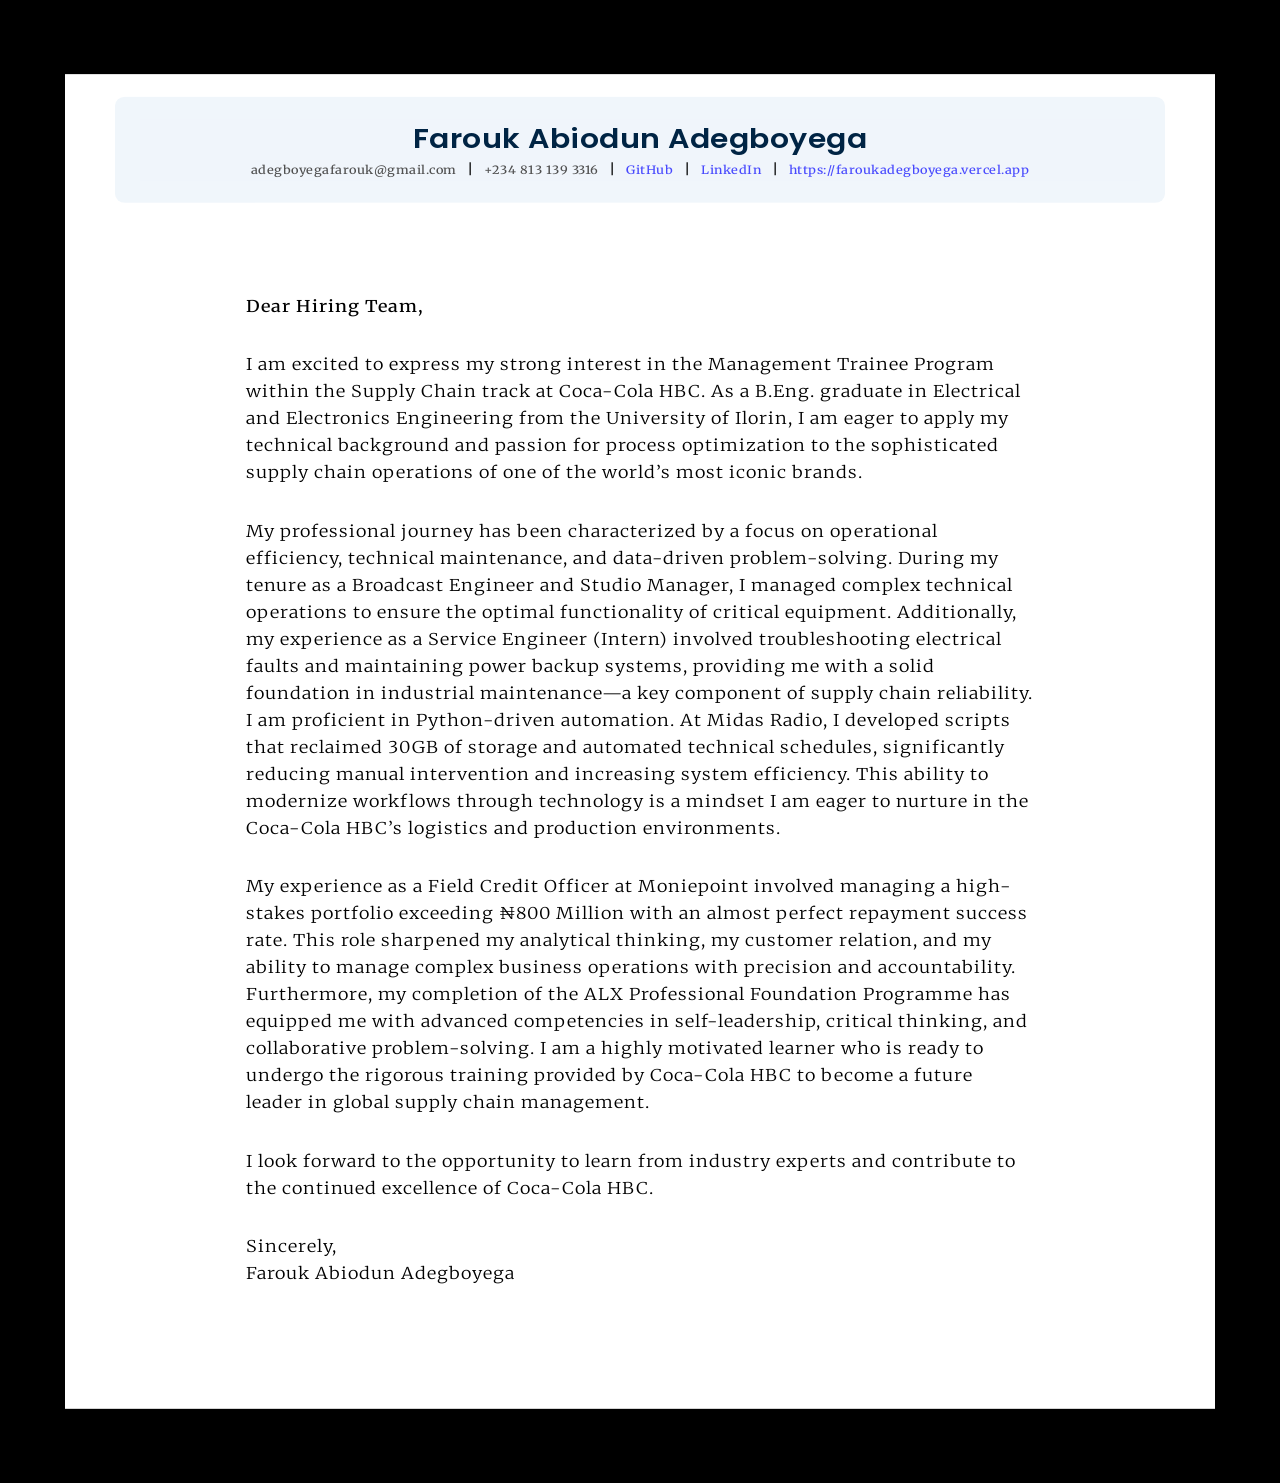
==== resume.html @ ea84e35a "Update resume.html" ====
<!DOCTYPE html>
<!-- saved from url=(0014)about:internet -->
<html lang="en">

<head>
    <meta http-equiv="Content-Type" content="text/html; charset=UTF-8">

    <meta name="viewport" content="width=device-width, initial-scale=1.0">
    <link rel="stylesheet" href="./resume.css">
    <title>Farouk Adegboyega - Cover Letter</title>


</head>

<body>
    <div id="wrapper">
        <div id="top">
            <div id="bio-name" class="title name txt-center x-big">
                Farouk Abiodun Adegboyega
            </div>
            <ul id="contacts" class="x-small">
                <li>adegboyegafarouk@gmail.com</li>
                <li>|</li>
                <li>+234 813 139 3316</li>
                <li>|</li>
                <li><a href="http://github.com/farookie007" target="_blank" rel="noopener noreferrer">GitHub</a></li>
                <li>|</li>
                <li><a href="http://linkedin/in/farookie007" target="_blank" rel="noopener noreferrer">LinkedIn</a></li>
                <li>|</li>
                <li><a href="https://faroukadegboyega.vercel.app/">https://faroukadegboyega.vercel.app</a></li>
            </ul>
        </div>




        <div id="cover-letter" class="section">
            <div class="container light big">
<p class="bold">
Dear Hiring Team,
</p>
<p>
​I am excited to express my strong interest in the Management Trainee Program within the Supply Chain track at Coca-Cola HBC. As a B.Eng. graduate in Electrical and Electronics Engineering from the University of Ilorin, I am eager to apply my technical background and passion for process optimization to the sophisticated supply chain operations of one of the world’s most iconic brands.
</p>
<p>
My professional journey has been characterized by a focus on operational efficiency, technical maintenance, and data-driven problem-solving. During my tenure as a Broadcast Engineer and Studio Manager, I managed complex technical operations to ensure the optimal functionality of critical equipment. Additionally, my experience as a Service Engineer (Intern) involved troubleshooting electrical faults and maintaining power backup systems, providing me with a solid foundation in industrial maintenance—a key component of supply chain reliability.
I am proficient in Python-driven automation. At Midas Radio, I developed scripts that reclaimed 30GB of storage and automated technical schedules, significantly reducing manual intervention and increasing system efficiency. This ability to modernize workflows through technology is a mindset I am eager to nurture in the Coca-Cola HBC’s logistics and production environments.
</p>
<p>
My experience as a Field Credit Officer at Moniepoint involved managing a high-stakes portfolio exceeding ₦800 Million with an almost perfect repayment success rate. This role sharpened my analytical thinking, my customer relation, and my ability to manage complex business operations with precision and accountability.
Furthermore, my completion of the ALX Professional Foundation Programme has equipped me with advanced competencies in self-leadership, critical thinking, and collaborative problem-solving. I am a highly motivated learner who is ready to undergo the rigorous training provided by Coca-Cola HBC to become a future leader in global supply chain management.
</p>
<p>
I look forward to the opportunity to learn from industry experts and contribute to the continued excellence of Coca-Cola HBC.
</p>
<p>
Sincerely,</br>
Farouk Abiodun Adegboyega
</p>
            </div>

        </div>

    

    </div>
</body>

</html>
---- resume.css ----
@import url('https://fonts.googleapis.com/css2?family=Poppins:ital,wght@0,100;0,300;0,400;0,500;0,700;0,900;1,100;1,300;1,400;1,500;1,700;1,900&display=swap');
@import url('https://fonts.googleapis.com/css2?family=Merriweather:ital,wght@0,100;0,300;0,400;0,500;0,700;0,900;1,100;1,300;1,400;1,500;1,700;1,900&display=swap');


:root {
    --grey: rgb(80, 80, 80);
}

* {
    padding: 0;
    margin: 0;
    box-sizing: border-box;

    /* border: 1px dotted red; */
}

html {
    font-family: "Merriweather", "Poppins", Verdana, Geneva, Tahoma, sans-serif;
    font-size: 15px;
    font-weight: 500;
    letter-spacing: 0.5px;
    transform: scaleY(0.9);
}

body {
    background-color: black;
    margin: auto;
}

#wrapper {
    padding: 50px 50px 100px;
    margin: auto;
    width: 1150px;
    min-height: 100vh;
    background-color: white;
}    

a,
a:visited,
a:active {
    text-decoration: none;
    color: rgba(0, 0, 255, 0.7);
}    

hr {
    border-bottom: 0;
    border-top: 1px solid black;
    margin-top: -1px;
    margin-bottom: 8px;
}    

div.container {
    margin-bottom: 25px;
}

div.container .small > a {
    color: var(--grey);
    /* color: black; */
    /* text-decoration: none; */
}

ul.indent {
    margin-top: 5px;
}

#pf-bio {
    margin: 1rem 4rem;
}

#pf-bio > p {
    margin: 5px 0;
}

#top {
    --border: 25px;
    background-color: rgba(180, 204, 236, 0.2);
    border: var(--border) solid rgba(180, 204, 236, 0.01);
    border-radius: 10px;
    margin-top: calc(-1 * var(--border));
}

#bio-name {
    position: relative;
    font-family: "Poppins";
}

#contacts {
    display: flex;
    margin: auto;
    justify-content: space-evenly;
    width: 80%;
    color: var(--grey);
}    

#contacts :nth-child(even) {
    font-size: 1rem;
    color: black;
}    

#contacts li {
    list-style-type: none;
    line-height: 1.5rem;
}    

#adjustable #wrapper {
    position: relative;
    width: 1512px;
    margin: auto;
    min-height: 100vh;
    padding: 0 25px;
    border: 1px solid transparent;
}    

#skills ul.flex {
    display: flex;
    justify-content: flex-start;
    flex-wrap: wrap;
}    

#skills ul.flex > li {
    margin-right: 30px;
    margin-bottom: 5px;
    list-style-type: none;
}    

#skills ul.flex > li::before {
    content: "•";
    margin-right: 3px;
}    

#skills > ul li {
    list-style-type: none;
    margin-bottom: 8px;
}    

#skills div.gap.flex > div {
    width: 50%;
}

#cover-letter {
    width: 75%;
    margin: 100px auto 0px;
    letter-spacing: 1px;
    line-height: 2rem;
}

#cover-letter p {
    margin: 35px 0;
}

.heading {
    margin: 20px 0 100px;
}    

.job-title {
    position: absolute;
    top: 0;
    /* right: 0; */
    border-left: 2px solid var(--grey);
    color: var(--grey);
    font-weight: 400;
    padding-left: 4px;
    margin-left: 4px;
    font-size: 1rem;
    display: inline-block;
    height: 100%;
    text-align: left;
    font-family: "Poppins";
}

.grey {
    color: var(--grey);
}

.gap {
    gap: 50px;
}

.gap .indent {
    margin-left: 2rem;
}

.txt-center {
    text-align: center;
}

.txt-right {
    text-align: right;
}

.txt-left {
    text-align: left;
}

.block {
    display: block;
    transition: transform 0.3s;
}

.block:hover {
    transform: scale(1.03);
}

.links-container a.block {
    --height: 250px;
    margin: 50px auto;
    width: 80%;
    height: var(--height);
    line-height: var(--height);
    border-radius: 15px;
    border: 3px solid transparent;
    box-shadow: 0 0 4px #ccc;
    color: unset;
}

.section .title {
    font-size: 1rem;
    text-transform: uppercase;
}

.title {
    font-size: 1.5rem;
    font-weight: 500;
    color: #1b507e;
    font-family: "Poppins";
    /* line-height: 1.5rem; */
}

.grey {
    color: var(--grey);
}

.name {
    font-weight: 600;
    color: #002444;
}

.flex {
    display: flex;
}

.space-btw {
    justify-content: space-between;
}

.italics {
    font-style: italic;
}

.light {
    font-weight: 300;
}

.bold {
    font-weight: 500;
}
.x-bold {
    font-weight: 700;
}

.wide {
    width: 40%;
}

.section {
    margin-top: 2rem;
}

.xx-big {
    font-size: 3rem;
}

.x-big {
    font-size: 2rem;
}

.big {
    font-size: 1.2rem;
}

.small {
    font-size: 0.9rem;
}

.x-small {
    font-size: 0.85rem;
}

.indent {
    margin-left: 4rem;
    list-style: circle;
}

.container {
    margin-bottom: 1rem;
    /* margin-left: 0.5rem; */
}

.void {
    height: 50px;
}

.bordered {
    border: 3px solid transparent ;
    box-shadow: 0 0 4px var(--grey);
    padding: 15px;
    border-radius: 10px;
}


@media screen and (max-width: 1512px) {
    #adjustable #wrapper {
      width: 100%;
    }
}


@media screen and (max-width: 600px) {
    .links-container a.block {
        --height: 80px;
    }

    .big {
        font-size: 1rem;
    }
}
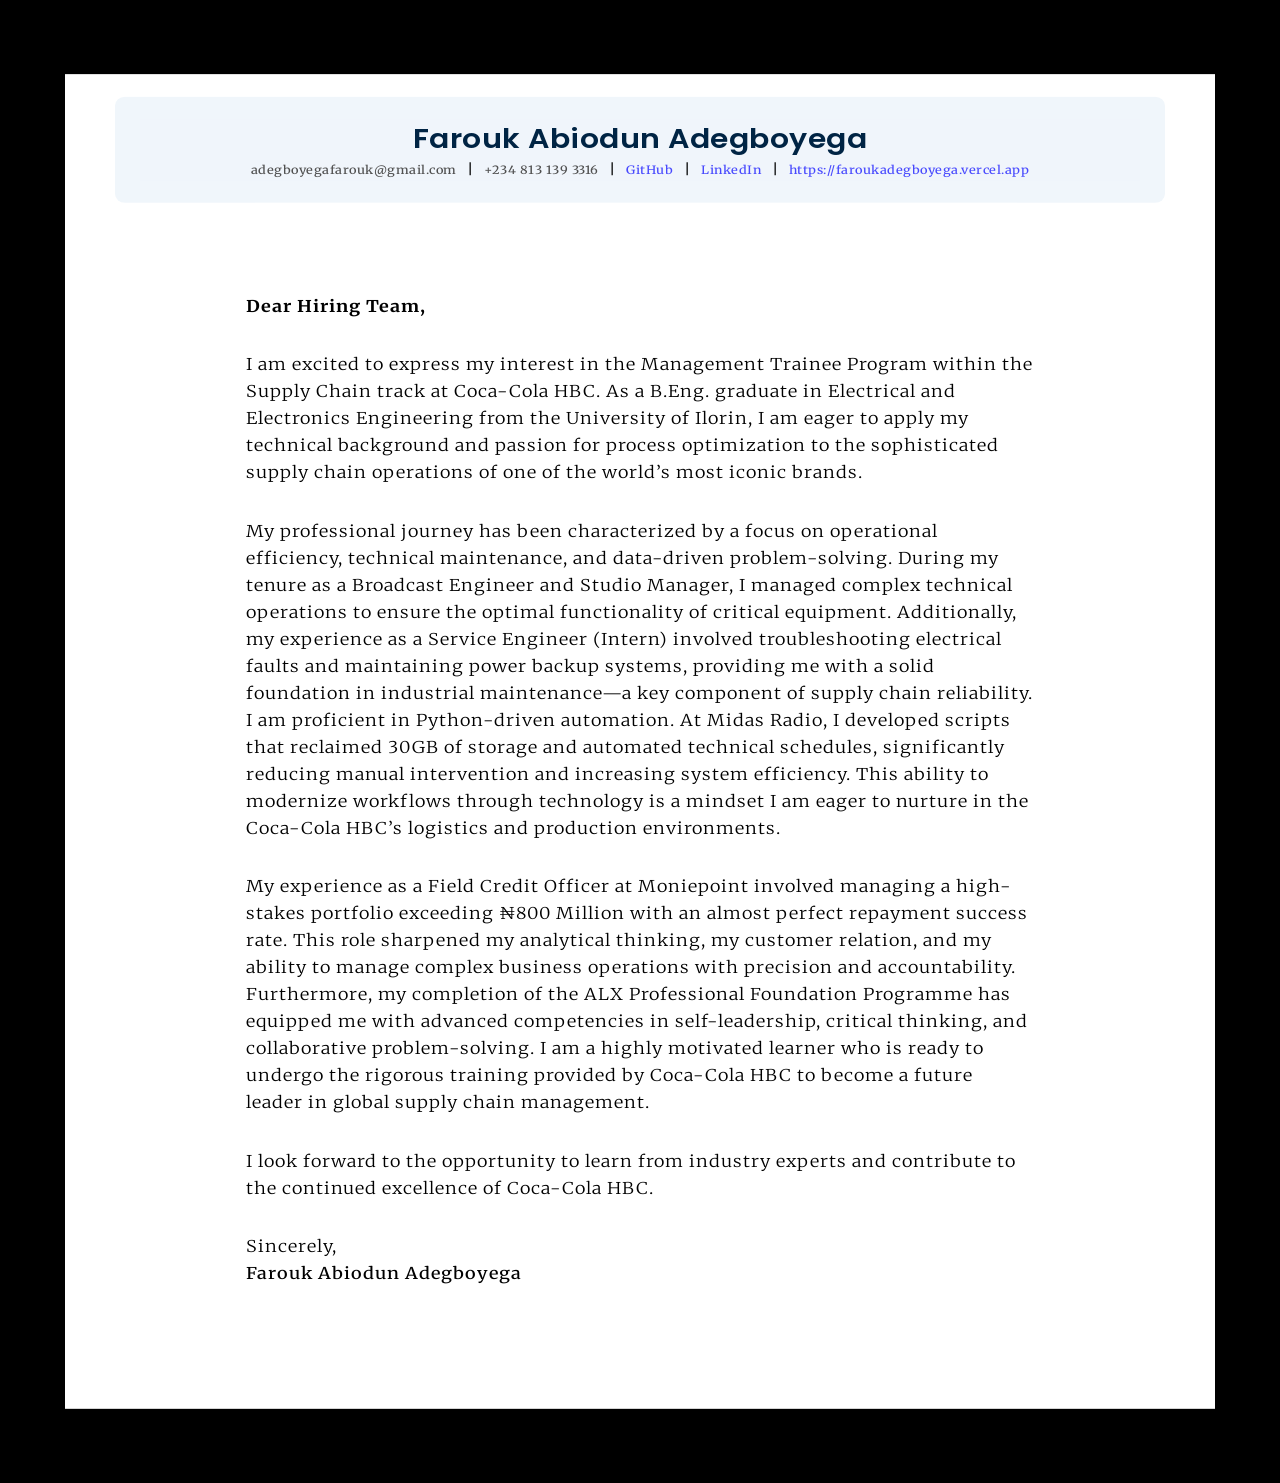
==== commit 351a0c0b: "Update resume.html" ====
--- a/resume.html
+++ b/resume.html
@@ -36,11 +36,11 @@
 
         <div id="cover-letter" class="section">
             <div class="container light big">
-<p class="bold">
+<p class="x-bold">
 Dear Hiring Team,
 </p>
 <p>
-​I am excited to express my strong interest in the Management Trainee Program within the Supply Chain track at Coca-Cola HBC. As a B.Eng. graduate in Electrical and Electronics Engineering from the University of Ilorin, I am eager to apply my technical background and passion for process optimization to the sophisticated supply chain operations of one of the world’s most iconic brands.
+​I am excited to express my interest in the Management Trainee Program within the Supply Chain track at Coca-Cola HBC. As a B.Eng. graduate in Electrical and Electronics Engineering from the University of Ilorin, I am eager to apply my technical background and passion for process optimization to the sophisticated supply chain operations of one of the world’s most iconic brands.
 </p>
 <p>
 My professional journey has been characterized by a focus on operational efficiency, technical maintenance, and data-driven problem-solving. During my tenure as a Broadcast Engineer and Studio Manager, I managed complex technical operations to ensure the optimal functionality of critical equipment. Additionally, my experience as a Service Engineer (Intern) involved troubleshooting electrical faults and maintaining power backup systems, providing me with a solid foundation in industrial maintenance—a key component of supply chain reliability.
@@ -55,7 +55,7 @@
 </p>
 <p>
 Sincerely,</br>
-Farouk Abiodun Adegboyega
+<span class="bold">Farouk Abiodun Adegboyega</span>
 </p>
             </div>
 
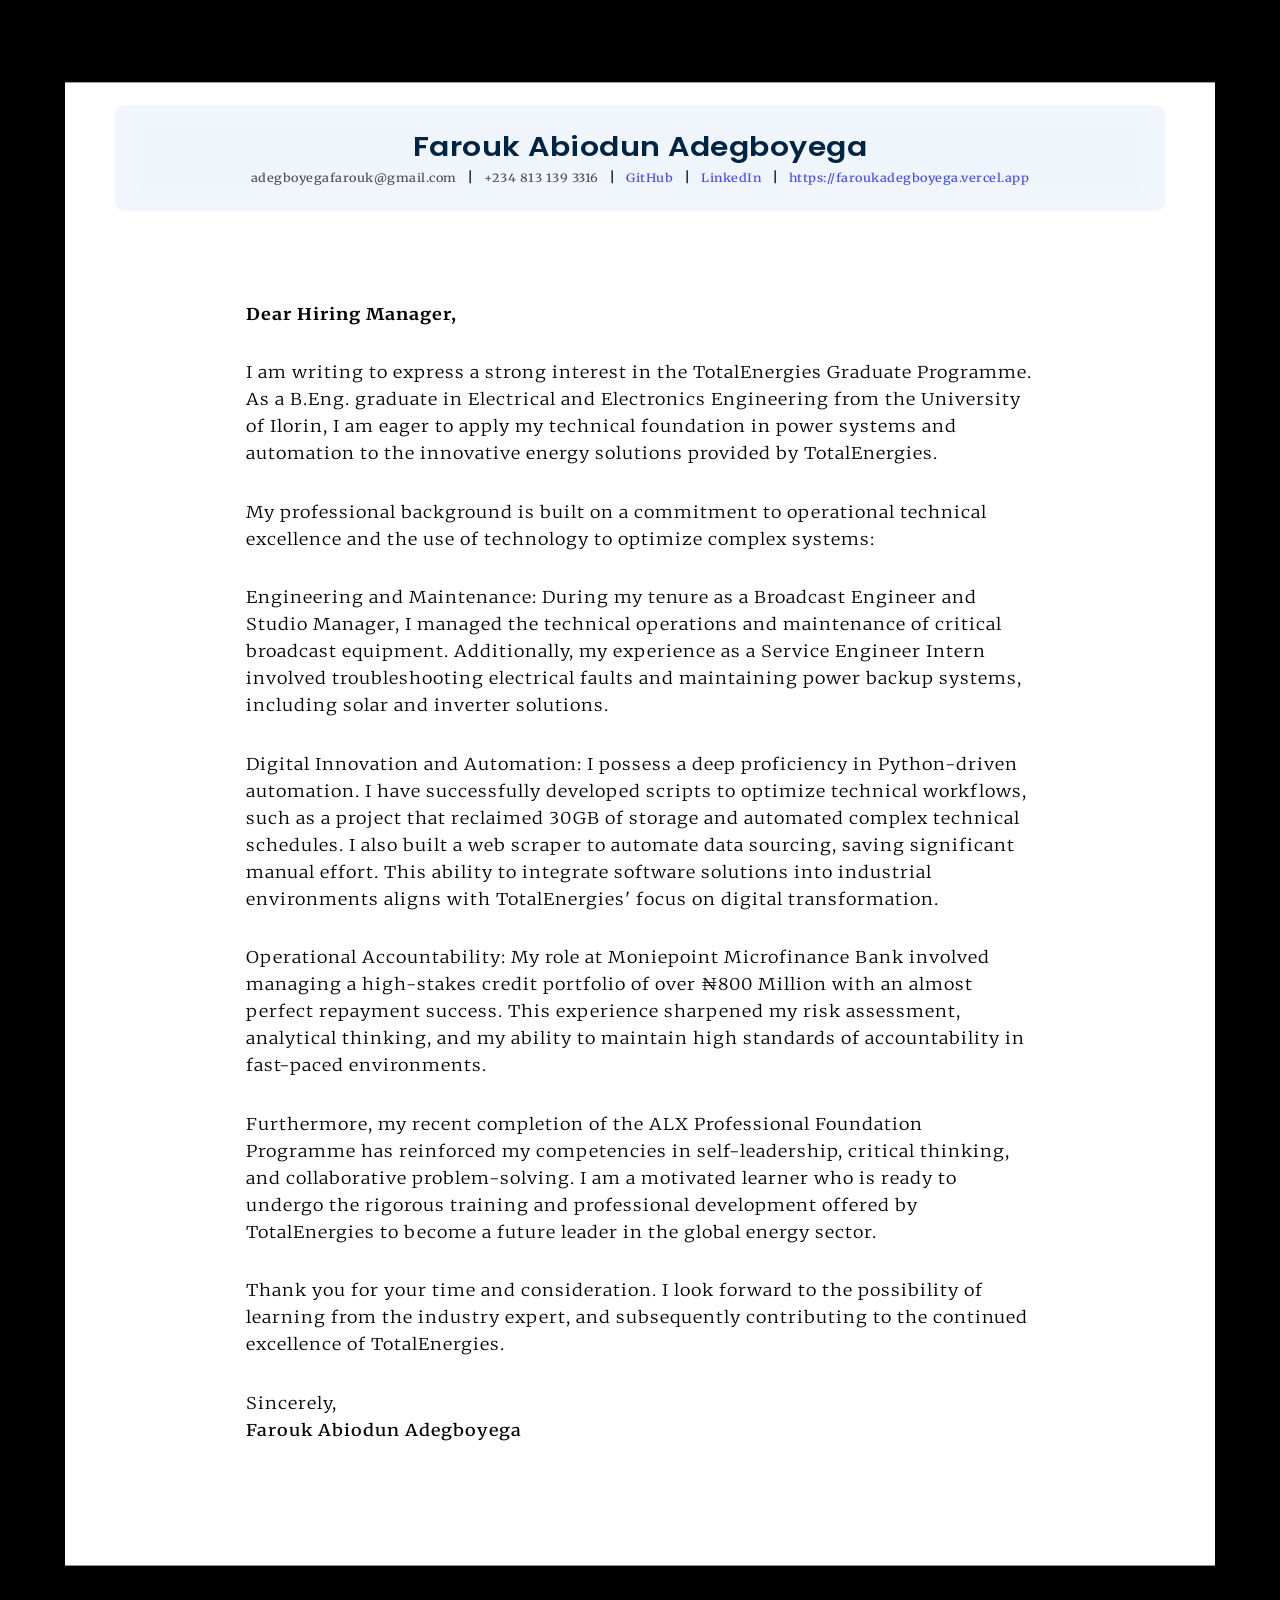
==== commit b9c859db: "Update resume.html" ====
--- a/resume.html
+++ b/resume.html
@@ -31,38 +31,47 @@
             </ul>
         </div>
 
+        <div id="cover-letter" class="section">
+            <div class="container light big">
 
 
 
-        <div id="cover-letter" class="section">
-            <div class="container light big">
+
 <p class="x-bold">
-Dear Hiring Team,
+Dear Hiring Manager,
 </p>
 <p>
-​I am excited to express my interest in the Management Trainee Program within the Supply Chain track at Coca-Cola HBC. As a B.Eng. graduate in Electrical and Electronics Engineering from the University of Ilorin, I am eager to apply my technical background and passion for process optimization to the sophisticated supply chain operations of one of the world’s most iconic brands.
+​I am writing to express a strong interest in the TotalEnergies Graduate Programme. As a B.Eng. graduate in Electrical and Electronics Engineering from the University of Ilorin, I am eager to apply my technical foundation in power systems and automation to the innovative energy solutions provided by TotalEnergies.
 </p>
 <p>
-My professional journey has been characterized by a focus on operational efficiency, technical maintenance, and data-driven problem-solving. During my tenure as a Broadcast Engineer and Studio Manager, I managed complex technical operations to ensure the optimal functionality of critical equipment. Additionally, my experience as a Service Engineer (Intern) involved troubleshooting electrical faults and maintaining power backup systems, providing me with a solid foundation in industrial maintenance—a key component of supply chain reliability.
-I am proficient in Python-driven automation. At Midas Radio, I developed scripts that reclaimed 30GB of storage and automated technical schedules, significantly reducing manual intervention and increasing system efficiency. This ability to modernize workflows through technology is a mindset I am eager to nurture in the Coca-Cola HBC’s logistics and production environments.
+​My professional background is built on a commitment to operational technical excellence and the use of technology to optimize complex systems:
+</p>
+<p class="indent"> 
+​Engineering and Maintenance: During my tenure as a Broadcast Engineer and Studio Manager, I managed the technical operations and maintenance of critical broadcast equipment. Additionally, my experience as a Service Engineer Intern involved troubleshooting electrical faults and maintaining power backup systems, including solar and inverter solutions.
+</p>
+<p class="indent">
+​Digital Innovation and Automation: I possess a deep proficiency in Python-driven automation. I have successfully developed scripts to optimize technical workflows, such as a project that reclaimed 30GB of storage and automated complex technical schedules. I also built a web scraper to automate data sourcing, saving significant manual effort. This ability to integrate software solutions into industrial environments aligns with TotalEnergies' focus on digital transformation.
+</p>
+<p class="indent">
+​Operational Accountability: My role at Moniepoint Microfinance Bank involved managing a high-stakes credit portfolio of over ₦800 Million with an almost perfect repayment success. This experience sharpened my risk assessment, analytical thinking, and my ability to maintain high standards of accountability in fast-paced environments.
 </p>
 <p>
-My experience as a Field Credit Officer at Moniepoint involved managing a high-stakes portfolio exceeding ₦800 Million with an almost perfect repayment success rate. This role sharpened my analytical thinking, my customer relation, and my ability to manage complex business operations with precision and accountability.
-Furthermore, my completion of the ALX Professional Foundation Programme has equipped me with advanced competencies in self-leadership, critical thinking, and collaborative problem-solving. I am a highly motivated learner who is ready to undergo the rigorous training provided by Coca-Cola HBC to become a future leader in global supply chain management.
+​Furthermore, my recent completion of the ALX Professional Foundation Programme has reinforced my competencies in self-leadership, critical thinking, and collaborative problem-solving. I am a motivated learner who is ready to undergo the rigorous training and professional development offered by TotalEnergies to become a future leader in the global energy sector.
 </p>
 <p>
-I look forward to the opportunity to learn from industry experts and contribute to the continued excellence of Coca-Cola HBC.
-</p>
+​Thank you for your time and consideration. I look forward to the possibility of learning from the industry expert, and subsequently contributing to the continued excellence of TotalEnergies.
+​</p>
 <p>
 Sincerely,</br>
 <span class="bold">Farouk Abiodun Adegboyega</span>
 </p>
+
+
+
+
             </div>
 
         </div>
-
-    
-
     </div>
 </body>
 
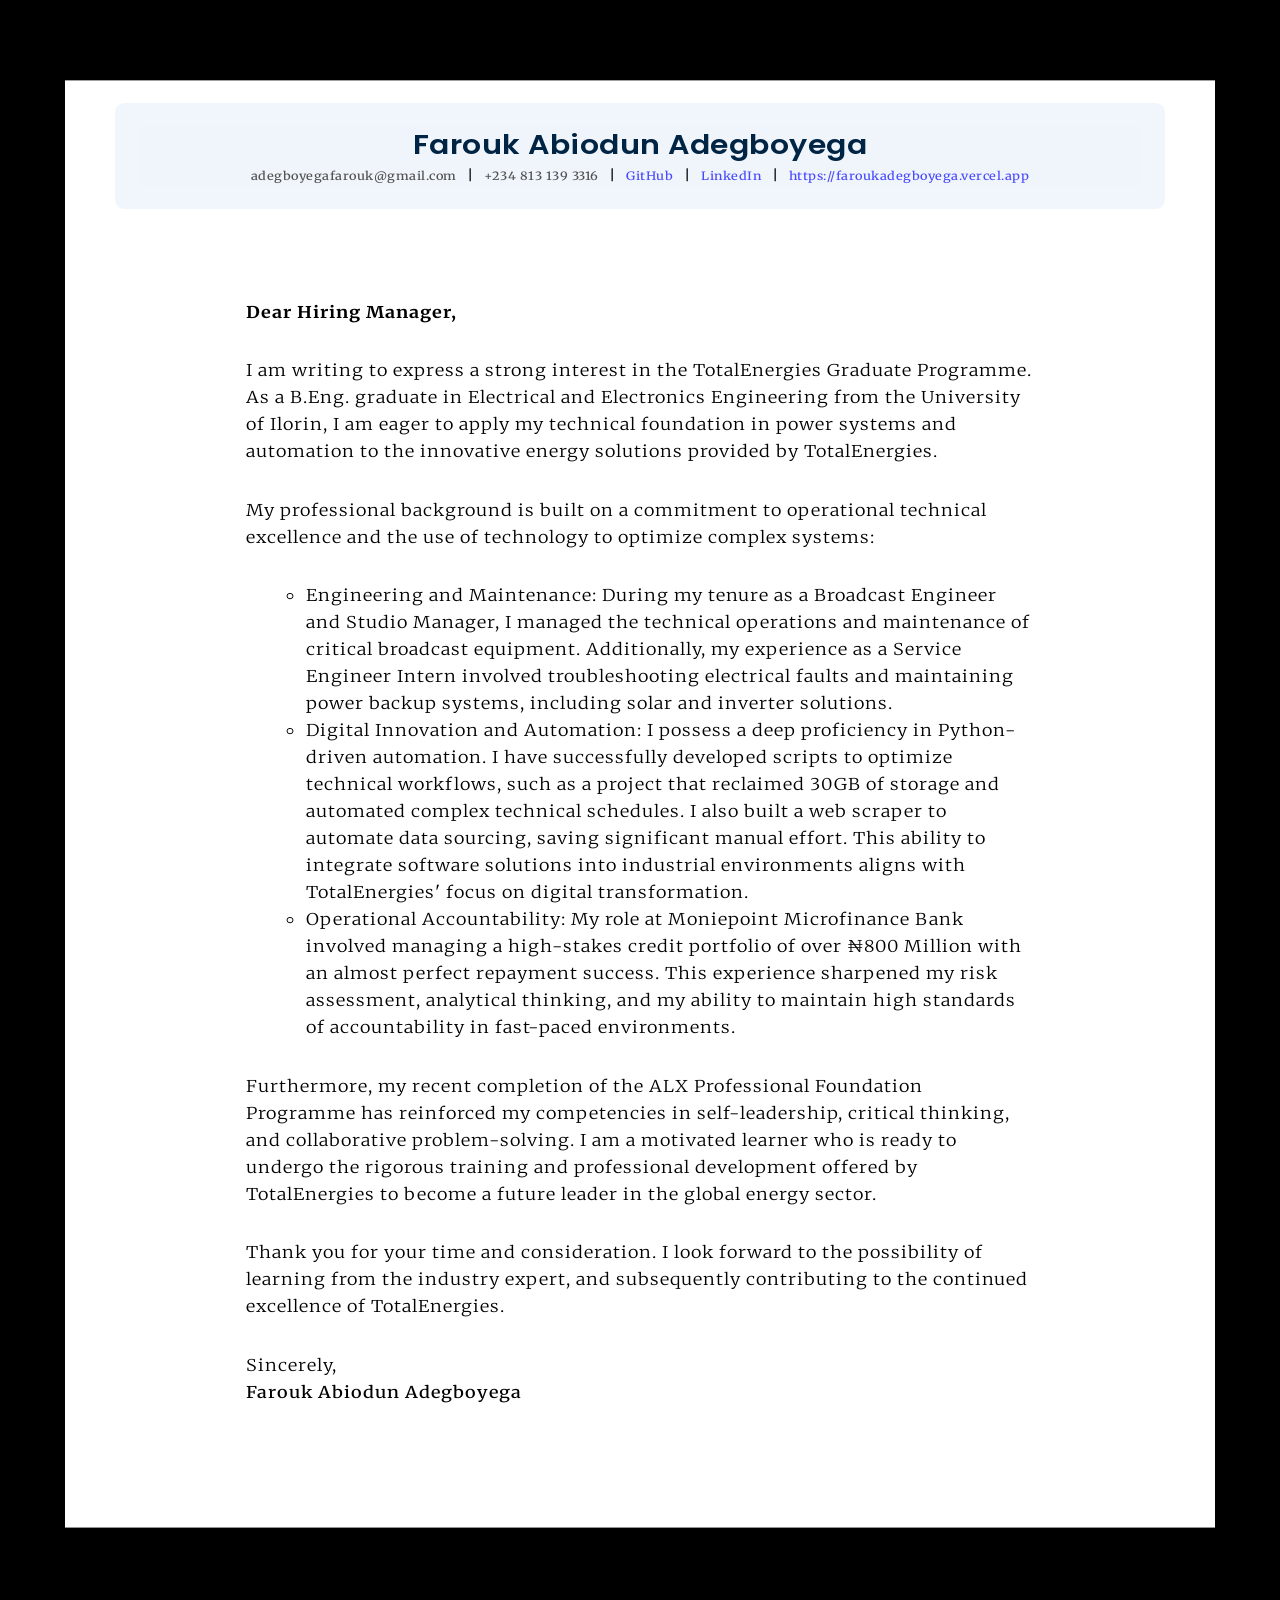
==== commit 3c95fdb7: "Update resume.html" ====
--- a/resume.html
+++ b/resume.html
@@ -46,15 +46,19 @@
 <p>
 ​My professional background is built on a commitment to operational technical excellence and the use of technology to optimize complex systems:
 </p>
-<p class="indent"> 
+
+<ul class="indent">
+<li> 
 ​Engineering and Maintenance: During my tenure as a Broadcast Engineer and Studio Manager, I managed the technical operations and maintenance of critical broadcast equipment. Additionally, my experience as a Service Engineer Intern involved troubleshooting electrical faults and maintaining power backup systems, including solar and inverter solutions.
-</p>
-<p class="indent">
+</li>
+<li>
 ​Digital Innovation and Automation: I possess a deep proficiency in Python-driven automation. I have successfully developed scripts to optimize technical workflows, such as a project that reclaimed 30GB of storage and automated complex technical schedules. I also built a web scraper to automate data sourcing, saving significant manual effort. This ability to integrate software solutions into industrial environments aligns with TotalEnergies' focus on digital transformation.
-</p>
-<p class="indent">
+</li>
+<li>
 ​Operational Accountability: My role at Moniepoint Microfinance Bank involved managing a high-stakes credit portfolio of over ₦800 Million with an almost perfect repayment success. This experience sharpened my risk assessment, analytical thinking, and my ability to maintain high standards of accountability in fast-paced environments.
-</p>
+</li>
+</ul>
+
 <p>
 ​Furthermore, my recent completion of the ALX Professional Foundation Programme has reinforced my competencies in self-leadership, critical thinking, and collaborative problem-solving. I am a motivated learner who is ready to undergo the rigorous training and professional development offered by TotalEnergies to become a future leader in the global energy sector.
 </p>
@@ -67,8 +71,6 @@
 </p>
 
 
-
-
             </div>
 
         </div>
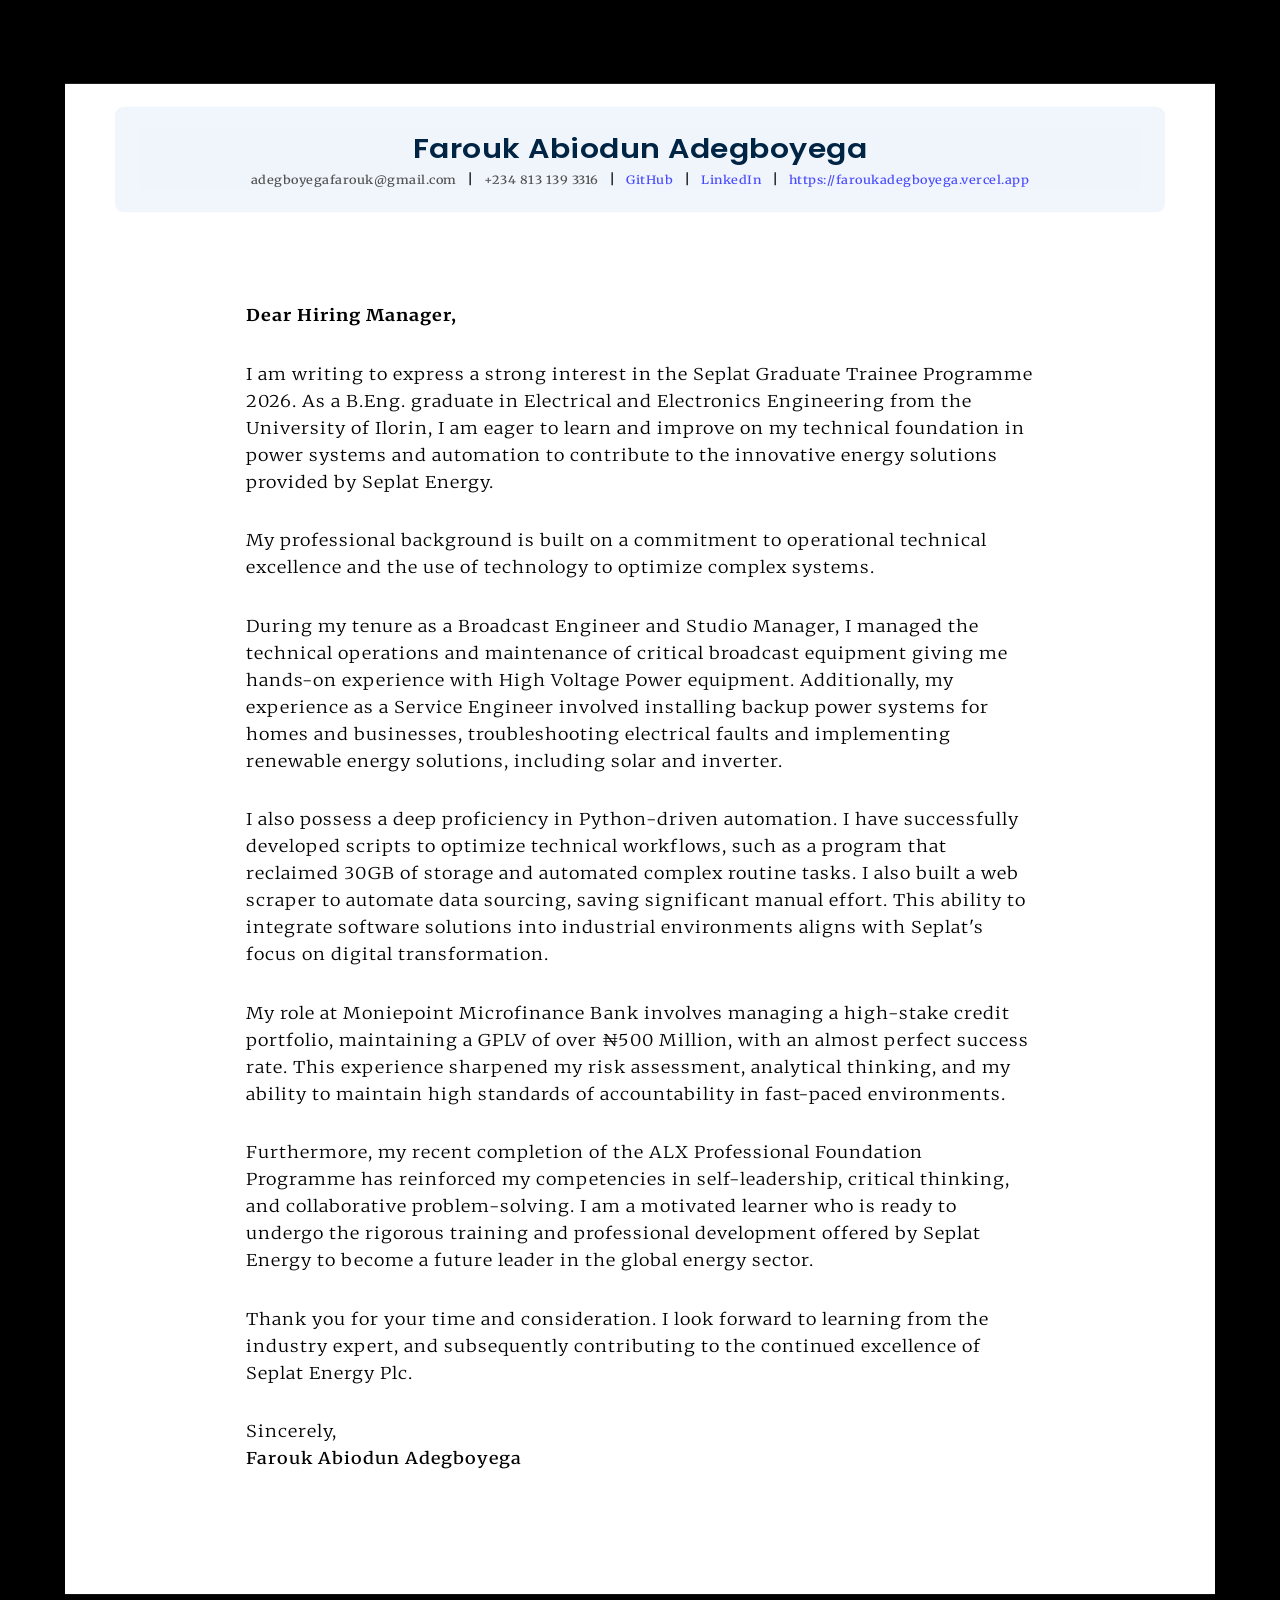
==== commit c54705c2: "Update resume.html" ====
--- a/resume.html
+++ b/resume.html
@@ -41,29 +41,27 @@
 Dear Hiring Manager,
 </p>
 <p>
-​I am writing to express a strong interest in the TotalEnergies Graduate Programme. As a B.Eng. graduate in Electrical and Electronics Engineering from the University of Ilorin, I am eager to apply my technical foundation in power systems and automation to the innovative energy solutions provided by TotalEnergies.
+​I am writing to express a strong interest in the Seplat  Graduate Trainee Programme 2026. As a B.Eng. graduate in Electrical and Electronics Engineering from the University of Ilorin, I am eager to learn and improve on my technical foundation in power systems and automation to contribute to the innovative energy solutions provided by Seplat Energy.
 </p>
 <p>
-​My professional background is built on a commitment to operational technical excellence and the use of technology to optimize complex systems:
+​My professional background is built on a commitment to operational technical excellence and the use of technology to optimize complex systems.
 </p>
 
-<ul class="indent">
-<li> 
-​Engineering and Maintenance: During my tenure as a Broadcast Engineer and Studio Manager, I managed the technical operations and maintenance of critical broadcast equipment. Additionally, my experience as a Service Engineer Intern involved troubleshooting electrical faults and maintaining power backup systems, including solar and inverter solutions.
-</li>
-<li>
-​Digital Innovation and Automation: I possess a deep proficiency in Python-driven automation. I have successfully developed scripts to optimize technical workflows, such as a project that reclaimed 30GB of storage and automated complex technical schedules. I also built a web scraper to automate data sourcing, saving significant manual effort. This ability to integrate software solutions into industrial environments aligns with TotalEnergies' focus on digital transformation.
-</li>
-<li>
-​Operational Accountability: My role at Moniepoint Microfinance Bank involved managing a high-stakes credit portfolio of over ₦800 Million with an almost perfect repayment success. This experience sharpened my risk assessment, analytical thinking, and my ability to maintain high standards of accountability in fast-paced environments.
-</li>
-</ul>
+<p>
+During my tenure as a Broadcast Engineer and Studio Manager, I managed the technical operations and maintenance of critical broadcast equipment giving me hands-on experience with High Voltage Power equipment. Additionally, my experience as a Service Engineer involved installing backup power systems for homes and businesses, troubleshooting electrical faults and implementing renewable energy solutions, including solar and inverter.
+</p>
+<p>
+I also possess a deep proficiency in Python-driven automation. I have successfully developed scripts to optimize technical workflows, such as a program that reclaimed 30GB of storage and automated complex routine tasks. I also built a web scraper to automate data sourcing, saving significant manual effort. This ability to integrate software solutions into industrial environments aligns with Seplat's focus on digital transformation.
+</p>
+<p>
+​My role at Moniepoint Microfinance Bank involves managing a high-stake credit portfolio, maintaining a GPLV of over ₦500 Million, with an almost perfect success rate. This experience sharpened my risk assessment, analytical thinking, and my ability to maintain high standards of accountability in fast-paced environments.
+</p>
 
 <p>
-​Furthermore, my recent completion of the ALX Professional Foundation Programme has reinforced my competencies in self-leadership, critical thinking, and collaborative problem-solving. I am a motivated learner who is ready to undergo the rigorous training and professional development offered by TotalEnergies to become a future leader in the global energy sector.
+​Furthermore, my recent completion of the ALX Professional Foundation Programme has reinforced my competencies in self-leadership, critical thinking, and collaborative problem-solving. I am a motivated learner who is ready to undergo the rigorous training and professional development offered by Seplat Energy to become a future leader in the global energy sector.
 </p>
 <p>
-​Thank you for your time and consideration. I look forward to the possibility of learning from the industry expert, and subsequently contributing to the continued excellence of TotalEnergies.
+​Thank you for your time and consideration. I look forward to learning from the industry expert, and subsequently contributing to the continued excellence of Seplat Energy Plc.
 ​</p>
 <p>
 Sincerely,</br>
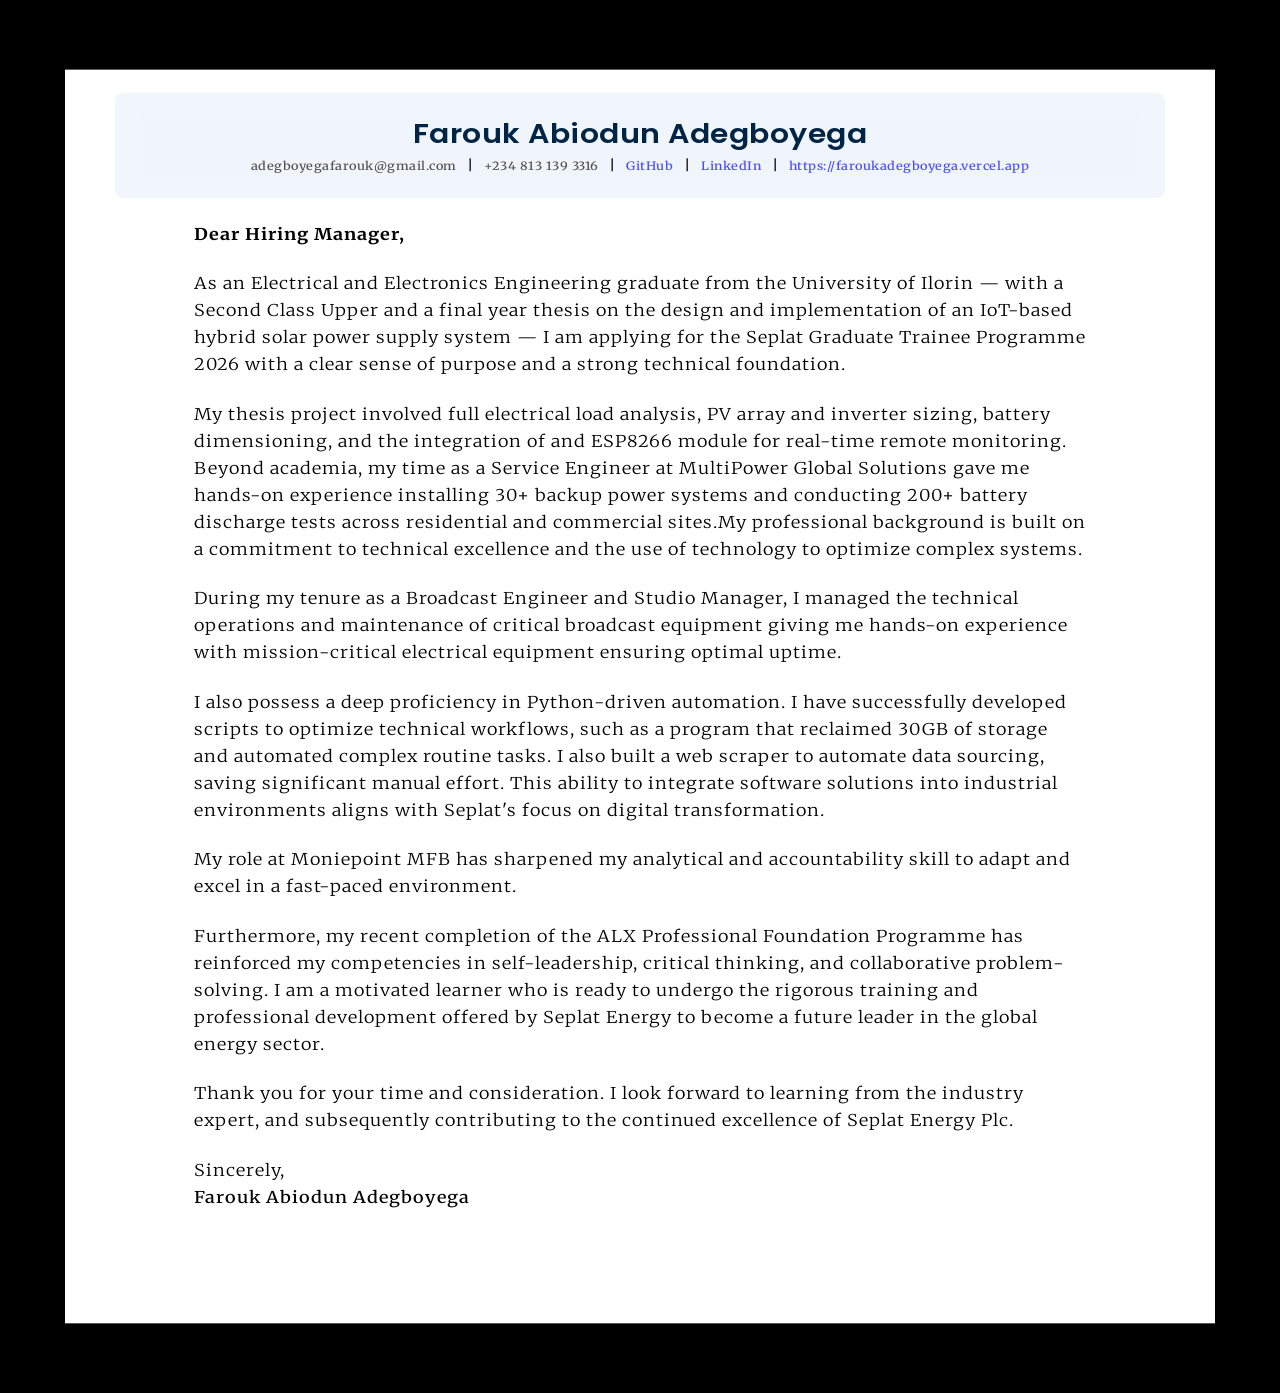
==== commit 2d83cf5b: "Update resume.html" ====
--- a/resume.html
+++ b/resume.html
@@ -41,20 +41,26 @@
 Dear Hiring Manager,
 </p>
 <p>
-​I am writing to express a strong interest in the Seplat  Graduate Trainee Programme 2026. As a B.Eng. graduate in Electrical and Electronics Engineering from the University of Ilorin, I am eager to learn and improve on my technical foundation in power systems and automation to contribute to the innovative energy solutions provided by Seplat Energy.
+    As an Electrical and Electronics Engineering graduate from the University of
+    Ilorin — with a Second Class Upper and a final year thesis on the design and
+    implementation of an IoT-based hybrid solar power supply system — I am applying for
+    the Seplat Graduate Trainee Programme 2026 with a clear sense of purpose and a strong technical foundation.
 </p>
 <p>
-​My professional background is built on a commitment to operational technical excellence and the use of technology to optimize complex systems.
+    My thesis project involved full electrical load analysis, PV array and inverter sizing, battery 
+    dimensioning, and the integration of and ESP8266 module for real-time remote monitoring. Beyond academia, my time as a Service Engineer at MultiPower Global Solutions
+    gave me hands-on experience installing 30+ backup power systems and conducting 200+ battery discharge tests across residential and commercial sites.
+​My professional background is built on a commitment to technical excellence and the use of technology to optimize complex systems.
 </p>
 
 <p>
-During my tenure as a Broadcast Engineer and Studio Manager, I managed the technical operations and maintenance of critical broadcast equipment giving me hands-on experience with High Voltage Power equipment. Additionally, my experience as a Service Engineer involved installing backup power systems for homes and businesses, troubleshooting electrical faults and implementing renewable energy solutions, including solar and inverter.
+During my tenure as a Broadcast Engineer and Studio Manager, I managed the technical operations and maintenance of critical broadcast equipment giving me hands-on experience with mission-critical electrical equipment ensuring optimal uptime.
 </p>
 <p>
 I also possess a deep proficiency in Python-driven automation. I have successfully developed scripts to optimize technical workflows, such as a program that reclaimed 30GB of storage and automated complex routine tasks. I also built a web scraper to automate data sourcing, saving significant manual effort. This ability to integrate software solutions into industrial environments aligns with Seplat's focus on digital transformation.
 </p>
 <p>
-​My role at Moniepoint Microfinance Bank involves managing a high-stake credit portfolio, maintaining a GPLV of over ₦500 Million, with an almost perfect success rate. This experience sharpened my risk assessment, analytical thinking, and my ability to maintain high standards of accountability in fast-paced environments.
+​My role at Moniepoint MFB has sharpened my analytical and accountability skill to adapt and excel in a fast-paced environment.
 </p>
 
 <p>
@@ -75,4 +81,4 @@
     </div>
 </body>
 
-</html>+</html>
--- a/resume.css
+++ b/resume.css
@@ -138,14 +138,14 @@
 }
 
 #cover-letter {
-    width: 75%;
-    margin: 100px auto 0px;
+    width: 85%;
+    margin: 15px auto 0px;
     letter-spacing: 1px;
     line-height: 2rem;
 }
 
 #cover-letter p {
-    margin: 35px 0;
+    margin: 25px 0;
 }
 
 .heading {
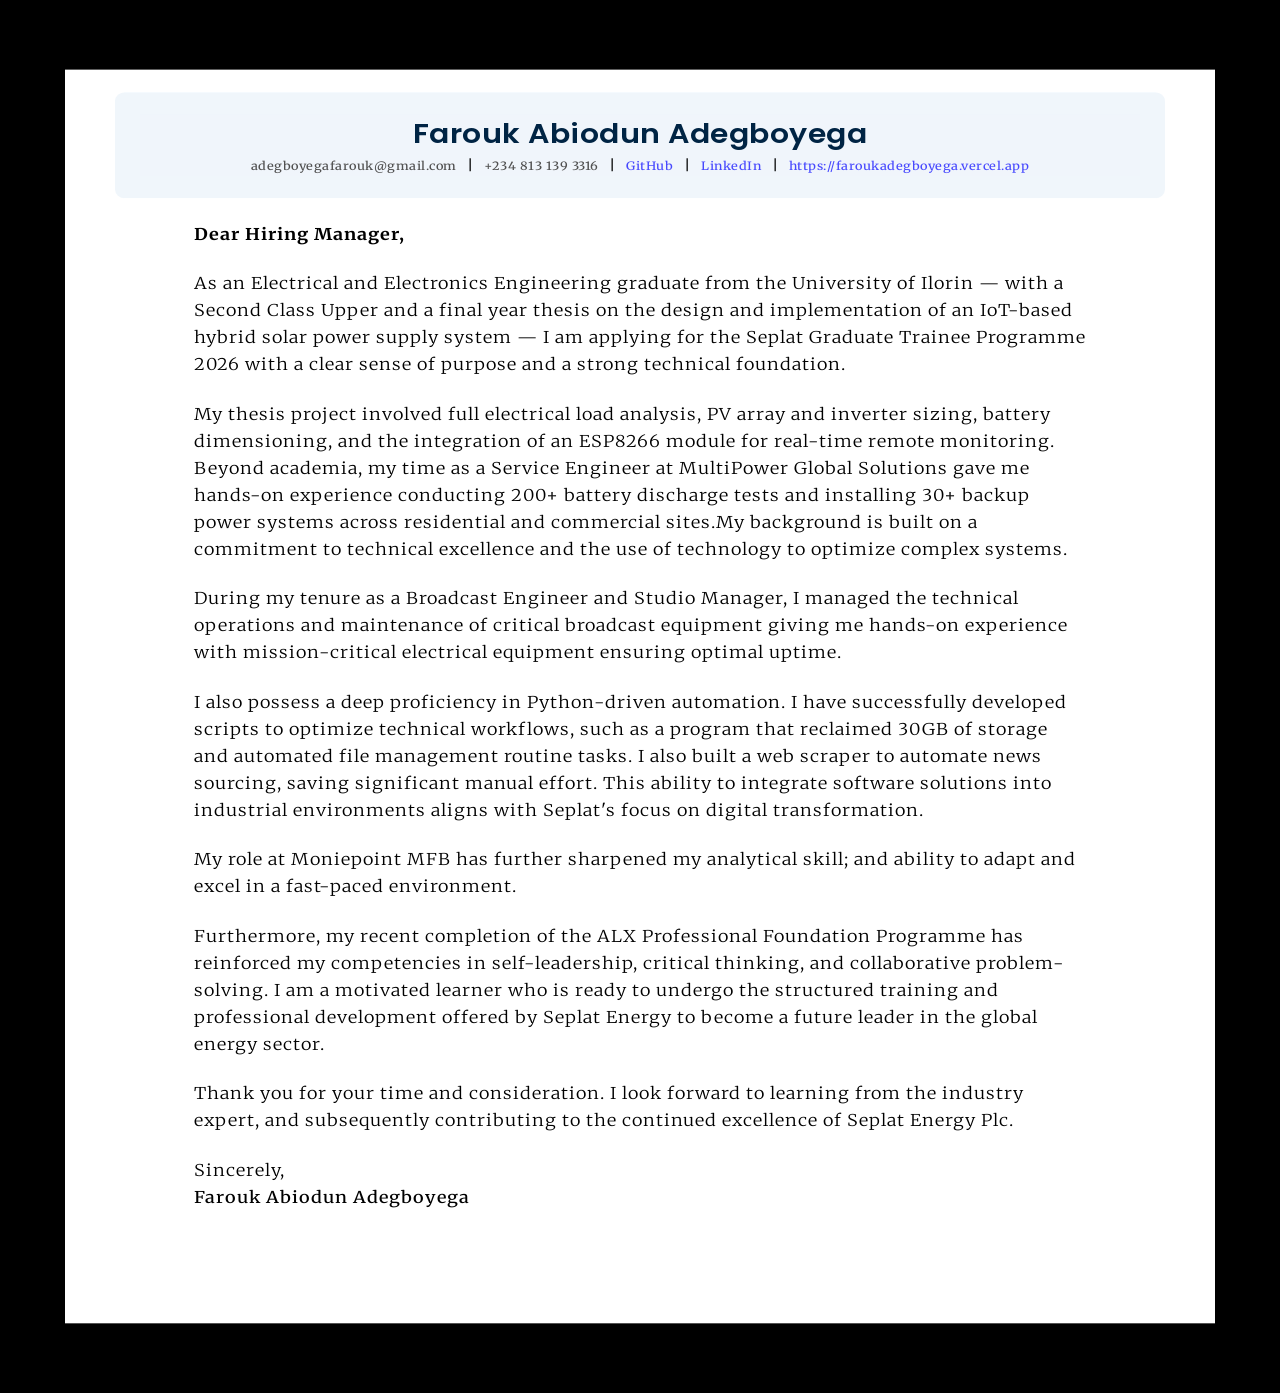
==== commit f3ee86fe: "Update resume.html" ====
--- a/resume.html
+++ b/resume.html
@@ -48,23 +48,23 @@
 </p>
 <p>
     My thesis project involved full electrical load analysis, PV array and inverter sizing, battery 
-    dimensioning, and the integration of and ESP8266 module for real-time remote monitoring. Beyond academia, my time as a Service Engineer at MultiPower Global Solutions
-    gave me hands-on experience installing 30+ backup power systems and conducting 200+ battery discharge tests across residential and commercial sites.
-​My professional background is built on a commitment to technical excellence and the use of technology to optimize complex systems.
+    dimensioning, and the integration of an ESP8266 module for real-time remote monitoring. Beyond academia, my time as a Service Engineer at MultiPower Global Solutions
+    gave me hands-on experience conducting 200+ battery discharge tests and installing 30+ backup power systems across residential and commercial sites.
+​My background is built on a commitment to technical excellence and the use of technology to optimize complex systems.
 </p>
 
 <p>
 During my tenure as a Broadcast Engineer and Studio Manager, I managed the technical operations and maintenance of critical broadcast equipment giving me hands-on experience with mission-critical electrical equipment ensuring optimal uptime.
 </p>
 <p>
-I also possess a deep proficiency in Python-driven automation. I have successfully developed scripts to optimize technical workflows, such as a program that reclaimed 30GB of storage and automated complex routine tasks. I also built a web scraper to automate data sourcing, saving significant manual effort. This ability to integrate software solutions into industrial environments aligns with Seplat's focus on digital transformation.
+I also possess a deep proficiency in Python-driven automation. I have successfully developed scripts to optimize technical workflows, such as a program that reclaimed 30GB of storage and automated file management routine tasks. I also built a web scraper to automate news sourcing, saving significant manual effort. This ability to integrate software solutions into industrial environments aligns with Seplat's focus on digital transformation.
 </p>
 <p>
-​My role at Moniepoint MFB has sharpened my analytical and accountability skill to adapt and excel in a fast-paced environment.
+​My role at Moniepoint MFB has further sharpened my analytical skill; and ability to adapt and excel in a fast-paced environment.
 </p>
 
 <p>
-​Furthermore, my recent completion of the ALX Professional Foundation Programme has reinforced my competencies in self-leadership, critical thinking, and collaborative problem-solving. I am a motivated learner who is ready to undergo the rigorous training and professional development offered by Seplat Energy to become a future leader in the global energy sector.
+​Furthermore, my recent completion of the ALX Professional Foundation Programme has reinforced my competencies in self-leadership, critical thinking, and collaborative problem-solving. I am a motivated learner who is ready to undergo the structured training and professional development offered by Seplat Energy to become a future leader in the global energy sector.
 </p>
 <p>
 ​Thank you for your time and consideration. I look forward to learning from the industry expert, and subsequently contributing to the continued excellence of Seplat Energy Plc.
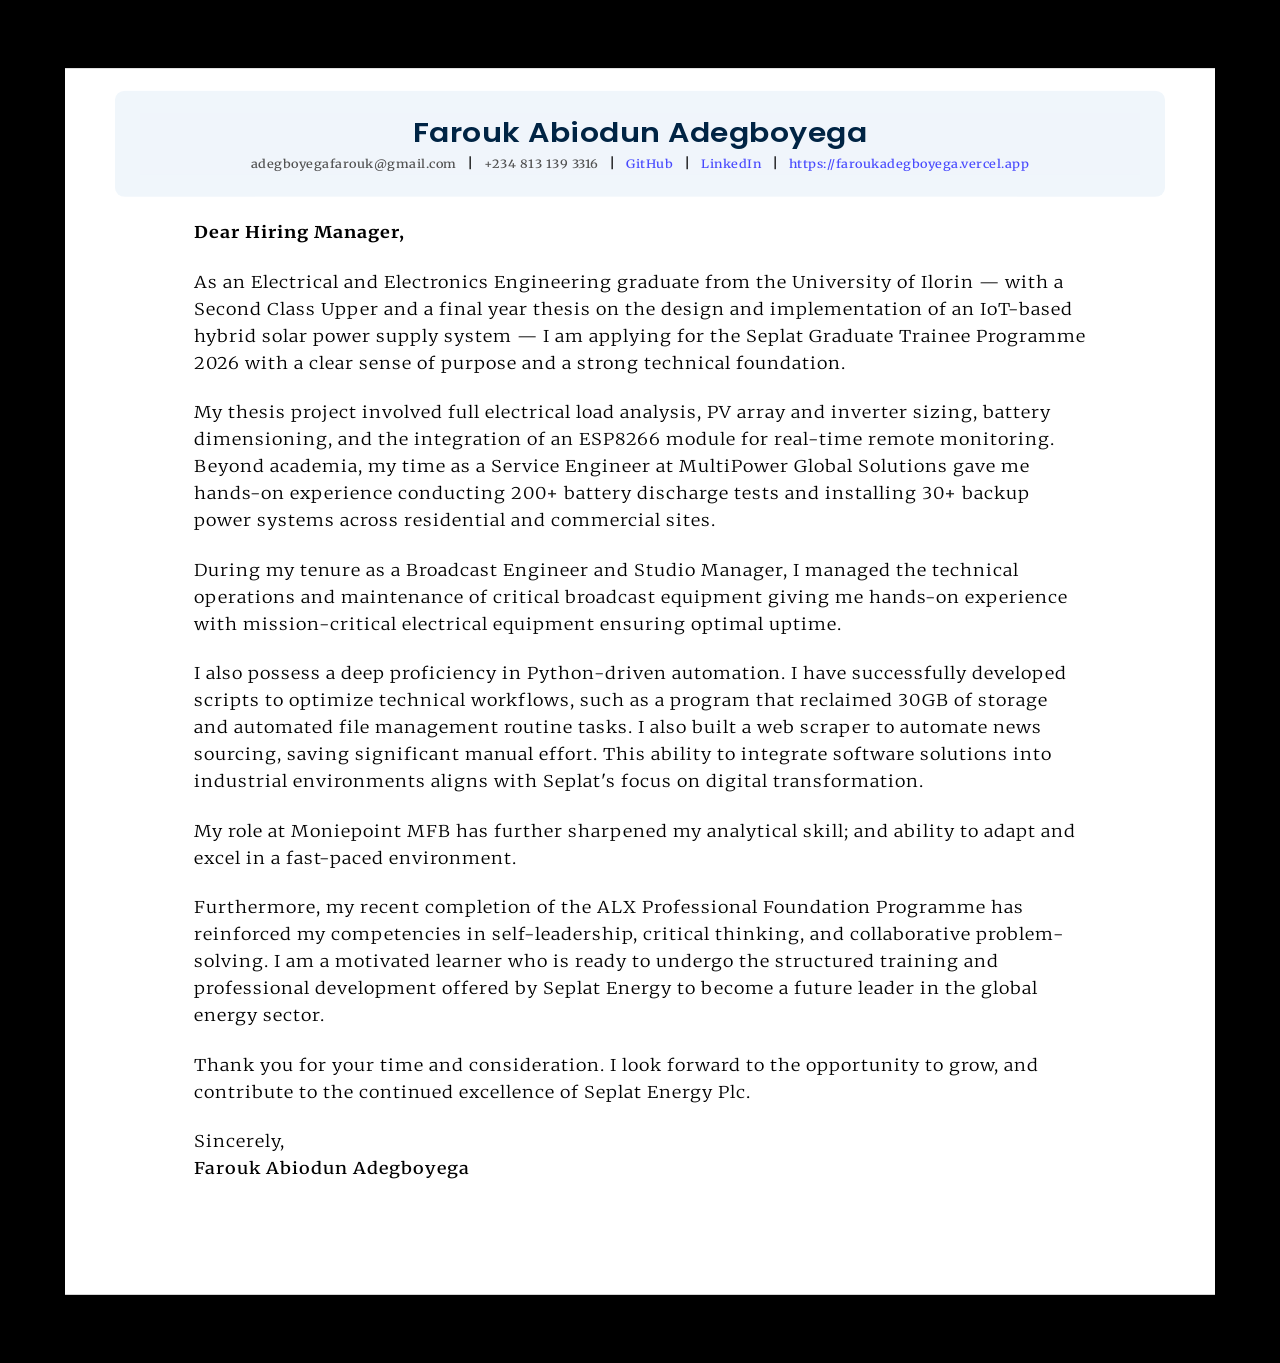
==== commit 5cfac2ff: "Update resume closing statement and remove redundancy Revised closing statement and removed redundan" ====
--- a/resume.html
+++ b/resume.html
@@ -50,7 +50,6 @@
     My thesis project involved full electrical load analysis, PV array and inverter sizing, battery 
     dimensioning, and the integration of an ESP8266 module for real-time remote monitoring. Beyond academia, my time as a Service Engineer at MultiPower Global Solutions
     gave me hands-on experience conducting 200+ battery discharge tests and installing 30+ backup power systems across residential and commercial sites.
-​My background is built on a commitment to technical excellence and the use of technology to optimize complex systems.
 </p>
 
 <p>
@@ -67,7 +66,7 @@
 ​Furthermore, my recent completion of the ALX Professional Foundation Programme has reinforced my competencies in self-leadership, critical thinking, and collaborative problem-solving. I am a motivated learner who is ready to undergo the structured training and professional development offered by Seplat Energy to become a future leader in the global energy sector.
 </p>
 <p>
-​Thank you for your time and consideration. I look forward to learning from the industry expert, and subsequently contributing to the continued excellence of Seplat Energy Plc.
+​Thank you for your time and consideration. I look forward to the opportunity to grow, and contribute to the continued excellence of Seplat Energy Plc.
 ​</p>
 <p>
 Sincerely,</br>
